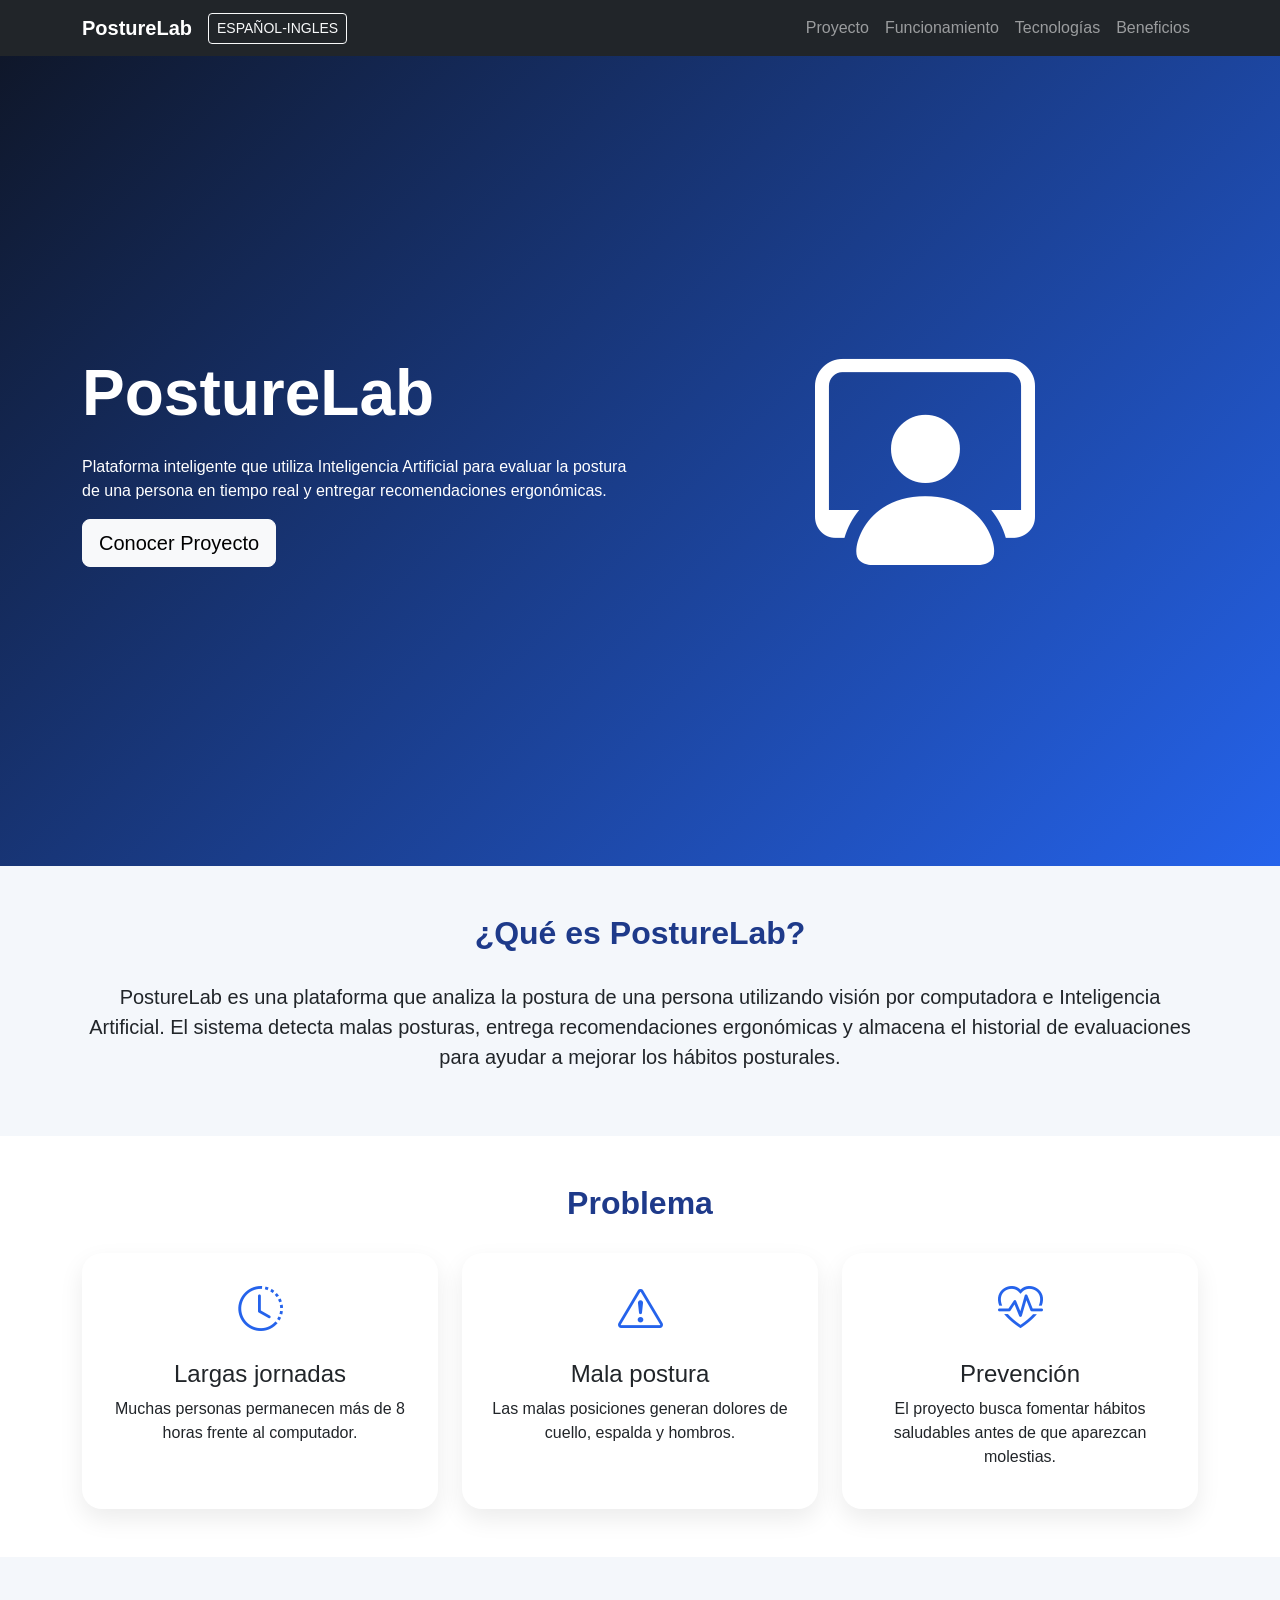
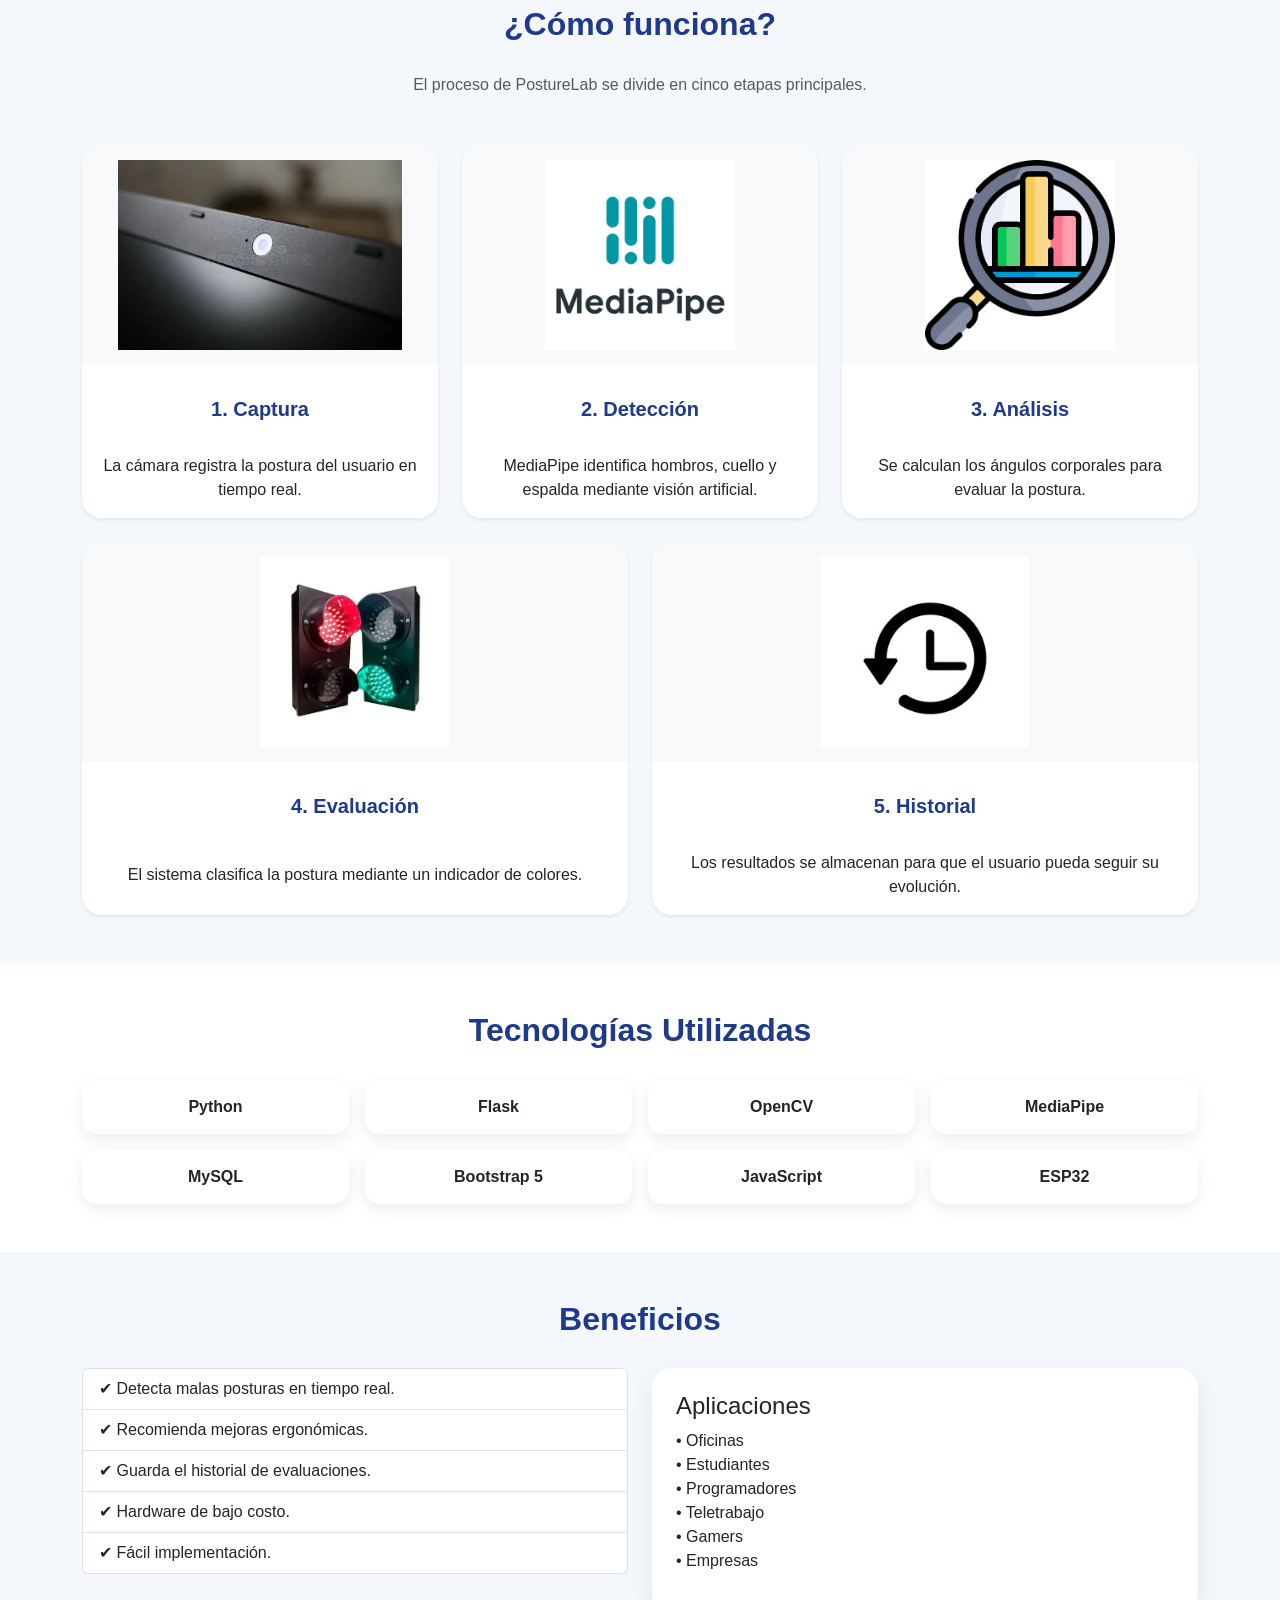
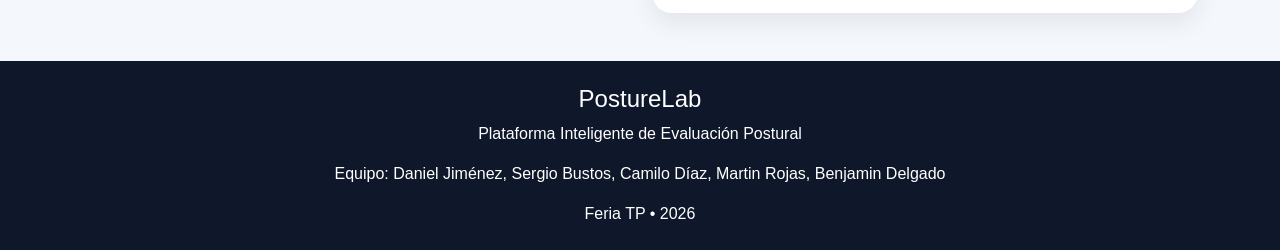
==== PostureLab.html @ 528318dd "Avance" ====
<!DOCTYPE html>
<html lang="es">

<head>
    <meta charset="UTF-8">
    <meta name="viewport" content="width=device-width, initial-scale=1.0">
    <title>PostureLab | Feria TP</title>

    <!-- Bootstrap -->
    <link href="https://cdn.jsdelivr.net/npm/bootstrap@5.3.3/dist/css/bootstrap.min.css" rel="stylesheet">
    <link rel="stylesheet" href="static/css/style.css">
    <!-- Bootstrap Icons -->
    <link rel="stylesheet" href="https://cdn.jsdelivr.net/npm/bootstrap-icons@1.11.3/font/bootstrap-icons.min.css">


</head>

<body>

    <!-- NAVBAR -->

    <nav class="navbar navbar-expand-lg navbar-dark bg-dark sticky-top">

        <div class="container">

            <div class="d-flex align-items-center">

                <a class="navbar-brand fw-bold me-3" href="#">
                    PostureLab
                </a>

                <button id="btnIdioma" class="btn btn-outline-light btn-sm">
                    ESPAÑOL-INGLES
                </button>

            </div>

            <button class="navbar-toggler" data-bs-toggle="collapse" data-bs-target="#menu">
                <span class="navbar-toggler-icon"></span>
            </button>

            <div class="collapse navbar-collapse" id="menu">

                <ul class="navbar-nav ms-auto">

                    <li class="nav-item"><a class="nav-link" href="#proyecto">Proyecto</a></li>

                    <li class="nav-item"><a class="nav-link" href="#funciona">Funcionamiento</a></li>

                    <li class="nav-item"><a class="nav-link" href="#tecnologias">Tecnologías</a></li>

                    <li class="nav-item"><a class="nav-link" href="#beneficios">Beneficios</a></li>

                </ul>

            </div>

        </div>

    </nav>

    <!-- HERO -->

    <section class="hero">

        <div class="container">

            <div class="row align-items-center">

                <div class="col-lg-6">

                    <h1 id="heroTitulo">PostureLab</h1>

                    <p id="heroTexto" class="lead my-4"></p>

                    Plataforma inteligente que utiliza Inteligencia Artificial para evaluar la postura de una
                    persona en tiempo real y entregar recomendaciones ergonómicas.

                    </p>

                    <a href="#proyecto" id="heroBoton" class="btn btn-light btn-lg">
                        Conocer Proyecto
                    </a>

                </div>

                <div class="col-lg-6 text-center">

                    <i class="bi bi-person-workspace" style="font-size:220px;"></i>

                </div>

            </div>

        </div>

    </section>

    <!-- PROYECTO -->

    <section id="proyecto" class="py-5">

        <div class="container">

            <h2 id="tituloProyecto" class="section-title text-center">
                ¿Qué es PostureLab?
            </h2>

            <p id="textoProyecto" class="text-center fs-5">

                PostureLab es una plataforma que analiza la postura de una persona utilizando visión por computadora e
                Inteligencia Artificial. El sistema detecta malas posturas, entrega recomendaciones ergonómicas y
                almacena el historial de evaluaciones para ayudar a mejorar los hábitos posturales.

            </p>

        </div>

    </section>

    <!-- PROBLEMA -->

    <section class="py-5 bg-white">

        <div class="container">

            <h2 class="section-title text-center">Problema</h2>

            <div class="row g-4">

                <div class="col-md-4">

                    <div class="card p-4 text-center h-100">

                        <i class="bi bi-clock-history icon"></i>

                        <h4 class="mt-3">Largas jornadas</h4>

                        <p>Muchas personas permanecen más de 8 horas frente al computador.</p>

                    </div>

                </div>

                <div class="col-md-4">

                    <div class="card p-4 text-center h-100">

                        <i class="bi bi-exclamation-triangle icon"></i>

                        <h4 class="mt-3">Mala postura</h4>

                        <p>Las malas posiciones generan dolores de cuello, espalda y hombros.</p>

                    </div>

                </div>

                <div class="col-md-4">

                    <div class="card p-4 text-center h-100">

                        <i class="bi bi-heart-pulse icon"></i>

                        <h4 class="mt-3">Prevención</h4>

                        <p>El proyecto busca fomentar hábitos saludables antes de que aparezcan molestias.</p>

                    </div>

                </div>

            </div>

        </div>

    </section>

    <section id="funciona" class="py-5">

        <div class="container">

            <h2 class="section-title text-center">¿Cómo funciona?</h2>

            <p class="text-center text-muted mb-5">
                El proceso de PostureLab se divide en cinco etapas principales.
            </p>

            <div class="row g-4">

                <!-- Paso 1 -->
                <div class="col-lg-4 col-md-6">
                    <div class="card h-100 shadow-sm">

                        <img src="static/resources/images/Camara.png" class="card-img-top proceso-img" alt="Captura">

                        <div class="card-body text-center d-flex flex-column">

                            <h5 class="titulo-card">1. Captura</h5>

                            <p class="mt-2">
                                La cámara registra la postura del usuario en tiempo real.
                            </p>

                        </div>

                    </div>
                </div>

                <!-- Paso 2 -->
                <div class="col-lg-4 col-md-6">
                    <div class="card h-100 shadow-sm">

                        <img src="static/resources/images/mediapipe.png" class="card-img-top proceso-img"
                            alt="MediaPipe">

                        <div class="card-body text-center d-flex flex-column">

                            <h5 class="titulo-card">2. Detección</h5>

                            <p class="mt-2">
                                MediaPipe identifica hombros, cuello y espalda mediante visión artificial.
                            </p>

                        </div>

                    </div>
                </div>

                <!-- Paso 3 -->
                <div class="col-lg-4 col-md-6">
                    <div class="card h-100 shadow-sm">

                        <img src="static/resources/images/Analisis.png" class="card-img-top proceso-img" alt="Análisis">

                        <div class="card-body text-center d-flex flex-column">

                            <h5 class="titulo-card">3. Análisis</h5>

                            <p class="mt-2">
                                Se calculan los ángulos corporales para evaluar la postura.
                            </p>

                        </div>

                    </div>
                </div>

                <!-- Paso 4 -->
                <div class="col-lg-6">
                    <div class="card h-100 shadow-sm">

                        <img src="static/resources/images/images.png" class="card-img-top proceso-img" alt="Semáforo">

                        <div class="card-body text-center d-flex flex-column">

                            <h5 class="titulo-card">4. Evaluación</h5>

                            <p class="mt-2">
                                El sistema clasifica la postura mediante un indicador de colores.
                            </p>

                        </div>

                    </div>
                </div>

                <!-- Paso 5 -->
                <div class="col-lg-6">
                    <div class="card h-100 shadow-sm">

                        <img src="static/resources/images/historial.png" class="card-img-top proceso-img"
                            alt="Historial">

                        <div class="card-body text-center d-flex flex-column">

                            <h5 class="titulo-card">5. Historial</h5>

                            <p class="mt-2">
                                Los resultados se almacenan para que el usuario pueda seguir su evolución.
                            </p>

                        </div>

                    </div>
                </div>

            </div>

        </div>

    </section>

    <!-- TECNOLOGIAS -->

    <section id="tecnologias" class="py-5 bg-white">

        <div class="container">

            <h2 class="section-title text-center">Tecnologías Utilizadas</h2>

            <div class="row g-3 text-center">

                <div class="col-md-3">
                    <div class="tech">Python</div>
                </div>
                <div class="col-md-3">
                    <div class="tech">Flask</div>
                </div>
                <div class="col-md-3">
                    <div class="tech">OpenCV</div>
                </div>
                <div class="col-md-3">
                    <div class="tech">MediaPipe</div>
                </div>

                <div class="col-md-3">
                    <div class="tech">MySQL</div>
                </div>
                <div class="col-md-3">
                    <div class="tech">Bootstrap 5</div>
                </div>
                <div class="col-md-3">
                    <div class="tech">JavaScript</div>
                </div>
                <div class="col-md-3">
                    <div class="tech">ESP32</div>
                </div>

            </div>

        </div>

    </section>

    <!-- BENEFICIOS -->

    <section id="beneficios" class="py-5">

        <div class="container">

            <h2 class="section-title text-center">Beneficios</h2>

            <div class="row g-4">

                <div class="col-md-6">

                    <ul class="list-group">

                        <li class="list-group-item">✔ Detecta malas posturas en tiempo real.</li>

                        <li class="list-group-item">✔ Recomienda mejoras ergonómicas.</li>

                        <li class="list-group-item">✔ Guarda el historial de evaluaciones.</li>

                        <li class="list-group-item">✔ Hardware de bajo costo.</li>

                        <li class="list-group-item">✔ Fácil implementación.</li>

                    </ul>

                </div>

                <div class="col-md-6">

                    <div class="card p-4 h-100">

                        <h4>Aplicaciones</h4>

                        <p>

                            • Oficinas<br>

                            • Estudiantes<br>

                            • Programadores<br>

                            • Teletrabajo<br>

                            • Gamers<br>

                            • Empresas

                        </p>

                    </div>

                </div>

            </div>

        </div>

    </section>

    <!-- FOOTER -->

    <footer class="py-4">

        <div class="container text-center">

            <h4>PostureLab</h4>

            <p>Plataforma Inteligente de Evaluación Postural</p>
            <p>Equipo: Daniel Jiménez, Sergio Bustos, Camilo Díaz, Martin Rojas, Benjamin Delgado</p>

            <p class="mb-0">Feria TP • 2026</p>

        </div>

    </footer>

    <script src="https://cdn.jsdelivr.net/npm/bootstrap@5.3.3/dist/js/bootstrap.bundle.min.js"></script>
    <script>

        let ingles = false;

        const btn = document.getElementById("btnIdioma");

        btn.addEventListener("click", function () {

            ingles = !ingles;

            if (ingles) {

                btn.innerHTML = "🇪🇸 ES";

                document.getElementById("heroTitulo").innerHTML = "PostureLab";

                document.getElementById("heroTexto").innerHTML =
                    "An intelligent platform that uses Artificial Intelligence to evaluate posture in real time and provide ergonomic recommendations.";

                document.getElementById("heroBoton").innerHTML =
                    "Learn More";

                document.getElementById("tituloProyecto").innerHTML =
                    "What is PostureLab?";

                document.getElementById("textoProyecto").innerHTML =
                    "PostureLab is an intelligent platform that analyzes a person's posture using computer vision and Artificial Intelligence. The system detects poor posture, provides ergonomic recommendations and stores the user's evaluation history.";

            }

            else {

                btn.innerHTML = "🇺🇸 EN";

                document.getElementById("heroTitulo").innerHTML = "PostureLab";

                document.getElementById("heroTexto").innerHTML =
                    "Plataforma inteligente que utiliza Inteligencia Artificial para evaluar la postura de una persona en tiempo real y entregar recomendaciones ergonómicas.";

                document.getElementById("heroBoton").innerHTML =
                    "Conocer Proyecto";

                document.getElementById("tituloProyecto").innerHTML =
                    "¿Qué es PostureLab?";

                document.getElementById("textoProyecto").innerHTML =
                    "PostureLab es una plataforma que analiza la postura de una persona utilizando visión por computadora e Inteligencia Artificial. El sistema detecta malas posturas, entrega recomendaciones ergonómicas y almacena el historial de evaluaciones para ayudar a mejorar los hábitos posturales.";

            }

        });

    </script>
</body>

</html>
---- static/css/style.css ----
html {
     scroll-behavior: smooth;
 }

 body {
     font-family: Arial, Helvetica, sans-serif;
     background: #f4f7fb;
 }

 .hero {
     background: linear-gradient(135deg, #0f172a, #2563eb);
     color: white;
     min-height: 90vh;
     display: flex;
     align-items: center;
 }

 .hero h1 {
     font-size: 4rem;
     font-weight: bold;
 }

 .section-title {
     font-weight: bold;
     color: #1e3a8a;
     margin-bottom: 30px;
 }

 .card {
     border: none;
     border-radius: 20px;
     transition: .3s;
     box-shadow: 0 10px 25px rgba(0, 0, 0, .08);
 }

 .card:hover {
     transform: translateY(-8px);
 }

 .icon {
     font-size: 45px;
     color: #2563eb;
 }

 .tech {
     background: white;
     padding: 15px;
     border-radius: 15px;
     text-align: center;
     font-weight: bold;
     box-shadow: 0 5px 15px rgba(0, 0, 0, .08);
 }

 footer {
     background: #0f172a;
     color: white;
 }

 .proceso-img {
     width: 100%;
     height: 220px;
     object-fit: contain;
     /* Mantiene la imagen completa */
     background: #f8f9fa;
     padding: 15px;
     border-radius: 20px 20px 0 0;
 }

 .card {
     border: none;
     border-radius: 20px;
     overflow: hidden;
     transition: .3s;
 }

 .card:hover {
     transform: translateY(-8px);
     box-shadow: 0 15px 35px rgba(0, 0, 0, .15);
 }

 .card-body {
     display: flex;
     flex-direction: column;
     align-items: center;
     text-align: center;
 }

 .titulo-card {
     min-height: 55px;
     display: flex;
     align-items: center;
     justify-content: center;
     font-weight: bold;
     color: #1e3a8a;
     margin-bottom: 10px;
 }

 .card-body p {
     flex-grow: 1;
     display: flex;
     align-items: center;
     margin-bottom: 0;
 }
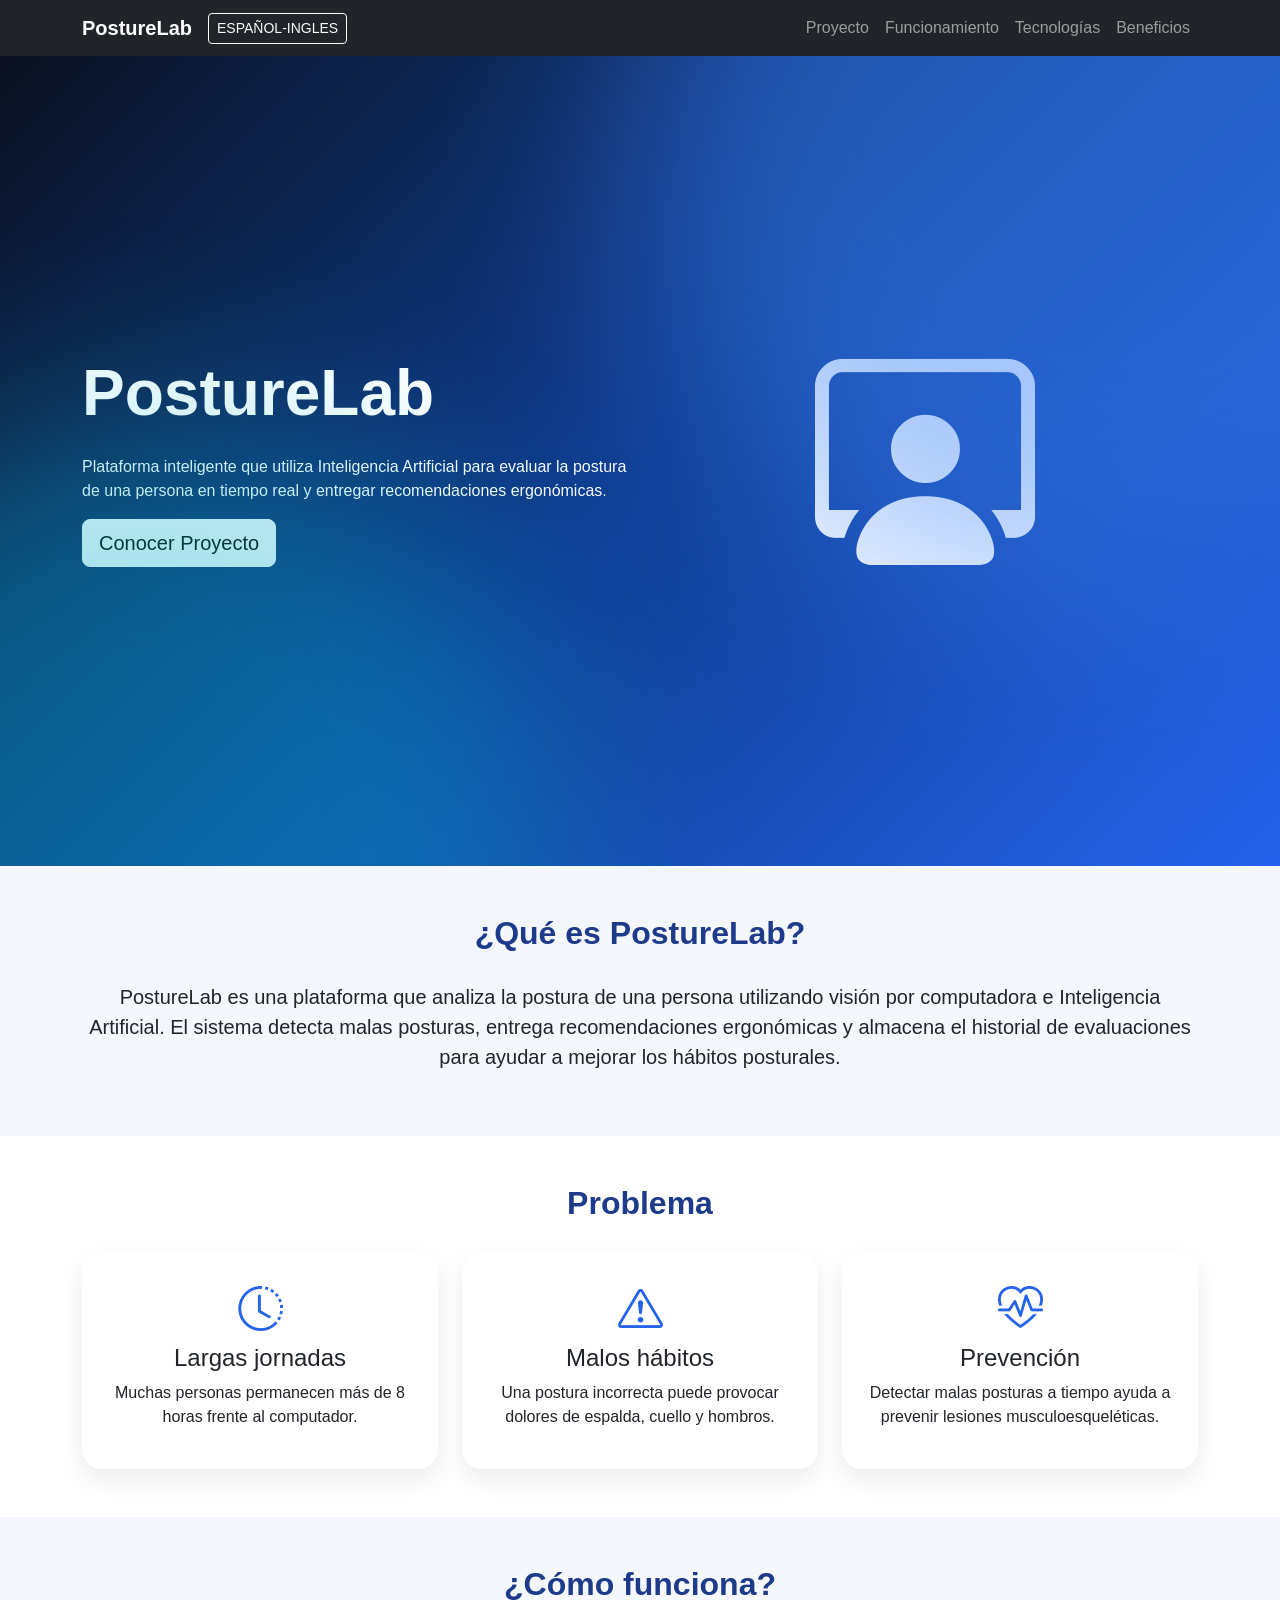
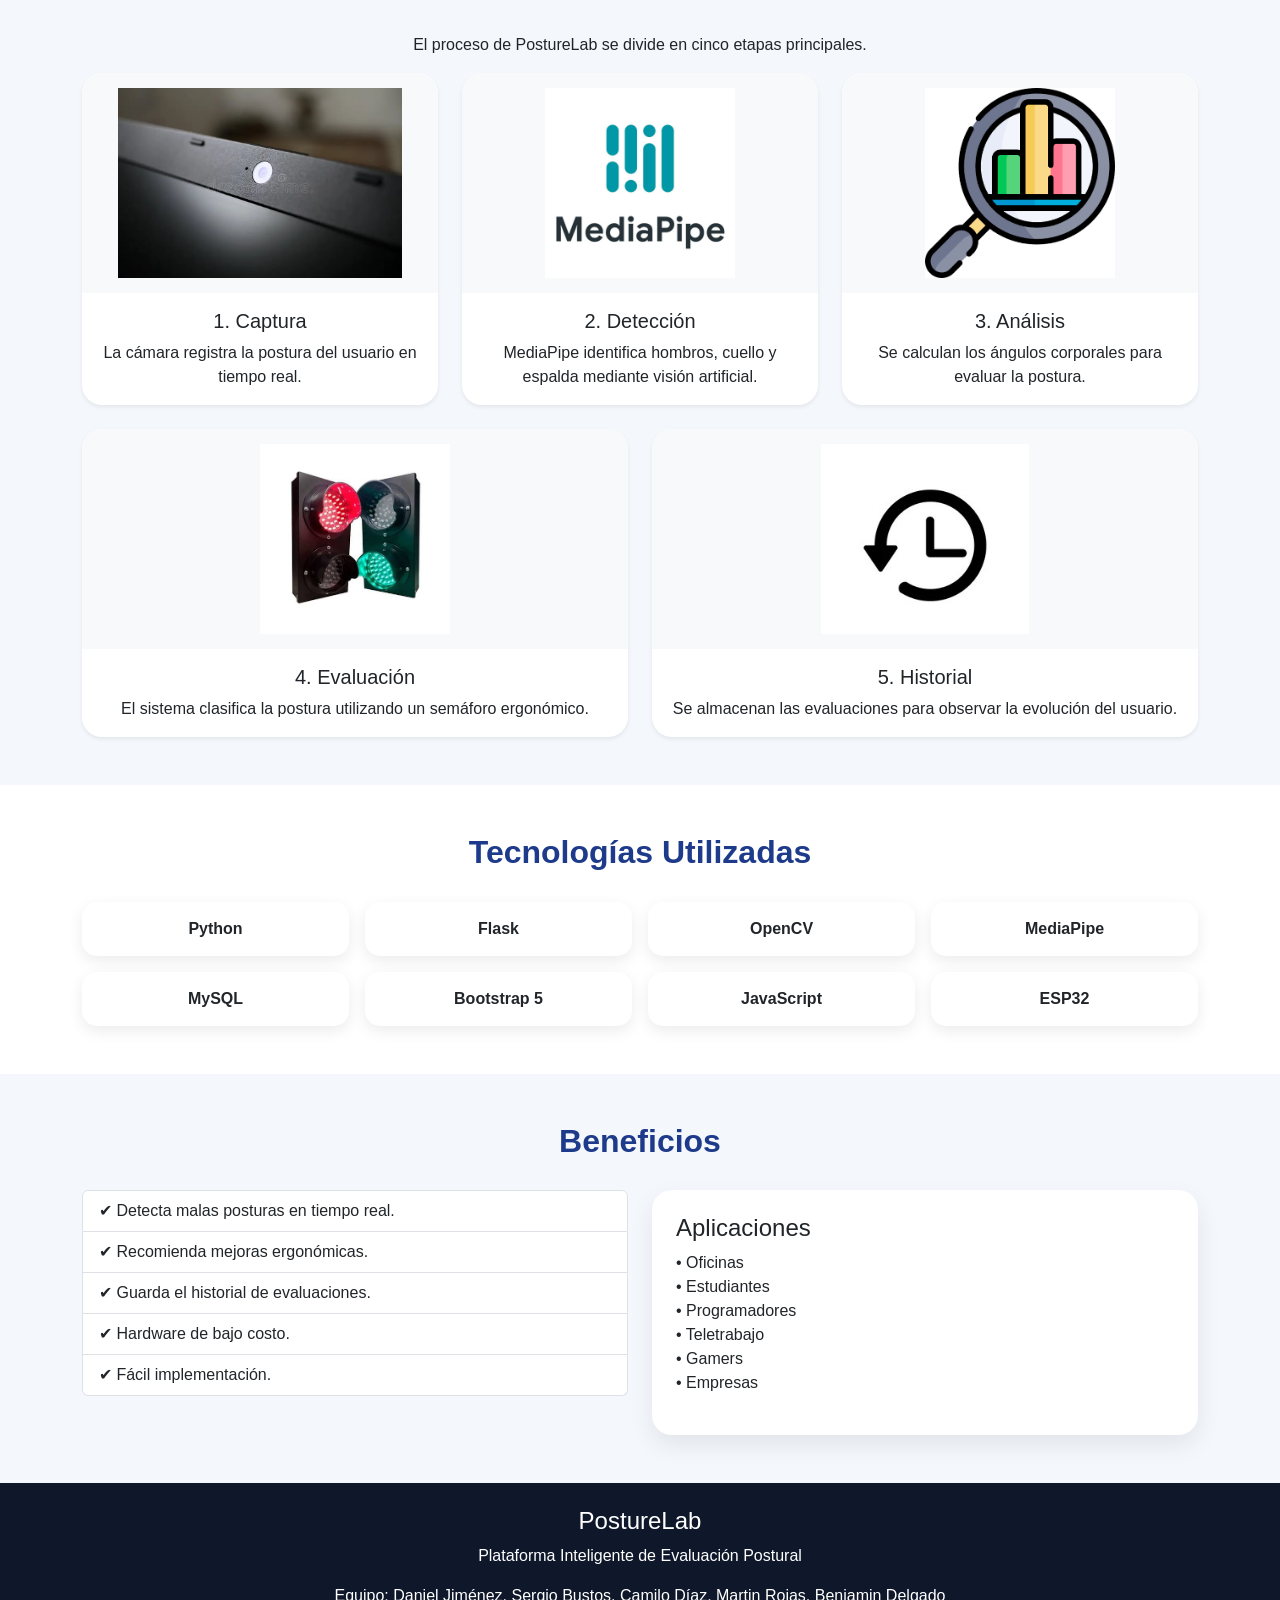
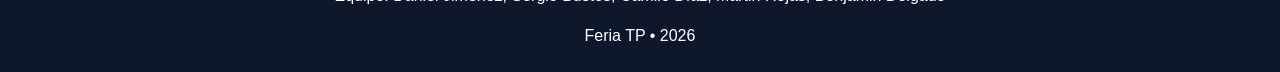
==== commit 724074af: "avance" ====
--- a/PostureLab.html
+++ b/PostureLab.html
@@ -124,7 +124,9 @@
 
         <div class="container">
 
-            <h2 class="section-title text-center">Problema</h2>
+            <h2 id="tituloProblema" class="section-title text-center">
+                Problema
+            </h2>
 
             <div class="row g-4">
 
@@ -134,9 +136,13 @@
 
                         <i class="bi bi-clock-history icon"></i>
 
-                        <h4 class="mt-3">Largas jornadas</h4>
-
-                        <p>Muchas personas permanecen más de 8 horas frente al computador.</p>
+                        <h4 data-lang="problema1Titulo">
+                            Largas jornadas
+                        </h4>
+
+                        <p data-lang="problema1Texto">
+                            Muchas personas permanecen más de 8 horas frente al computador.
+                        </p>
 
                     </div>
 
@@ -148,9 +154,13 @@
 
                         <i class="bi bi-exclamation-triangle icon"></i>
 
-                        <h4 class="mt-3">Mala postura</h4>
-
-                        <p>Las malas posiciones generan dolores de cuello, espalda y hombros.</p>
+                        <h4 data-lang="problema2Titulo">
+                            Malos hábitos
+                        </h4>
+
+                        <p data-lang="problema2Texto">
+                            Una postura incorrecta puede provocar dolores de espalda, cuello y hombros.
+                        </p>
 
                     </div>
 
@@ -162,9 +172,13 @@
 
                         <i class="bi bi-heart-pulse icon"></i>
 
-                        <h4 class="mt-3">Prevención</h4>
-
-                        <p>El proyecto busca fomentar hábitos saludables antes de que aparezcan molestias.</p>
+                        <h4 data-lang="problema3Titulo">
+                            Prevención
+                        </h4>
+
+                        <p data-lang="problema3Texto">
+                            Detectar malas posturas a tiempo ayuda a prevenir lesiones musculoesqueléticas.
+                        </p>
 
                     </div>
 
@@ -180,9 +194,11 @@
 
         <div class="container">
 
-            <h2 class="section-title text-center">¿Cómo funciona?</h2>
-
-            <p class="text-center text-muted mb-5">
+            <h2 id="tituloFuncionamiento" class="section-title text-center">
+                ¿Cómo funciona?
+            </h2>
+
+            <p id="funcionDescripcion" class="text-center">
                 El proceso de PostureLab se divide en cinco etapas principales.
             </p>
 
@@ -196,12 +212,11 @@
 
                         <div class="card-body text-center d-flex flex-column">
 
-                            <h5 class="titulo-card">1. Captura</h5>
-
-                            <p class="mt-2">
+                            <h5 id="funcion1Titulo">1. Captura</h5>
+
+                            <p id="funcion1Texto">
                                 La cámara registra la postura del usuario en tiempo real.
                             </p>
-
                         </div>
 
                     </div>
@@ -216,9 +231,9 @@
 
                         <div class="card-body text-center d-flex flex-column">
 
-                            <h5 class="titulo-card">2. Detección</h5>
-
-                            <p class="mt-2">
+                            <h5 id="funcion2Titulo">2. Detección</h5>
+
+                            <p id="funcion2Texto">
                                 MediaPipe identifica hombros, cuello y espalda mediante visión artificial.
                             </p>
 
@@ -235,9 +250,8 @@
 
                         <div class="card-body text-center d-flex flex-column">
 
-                            <h5 class="titulo-card">3. Análisis</h5>
-
-                            <p class="mt-2">
+                            <h5 id="funcion3Titulo">3. Análisis</h5>
+                            <p id="funcion3Texto">
                                 Se calculan los ángulos corporales para evaluar la postura.
                             </p>
 
@@ -254,10 +268,10 @@
 
                         <div class="card-body text-center d-flex flex-column">
 
-                            <h5 class="titulo-card">4. Evaluación</h5>
-
-                            <p class="mt-2">
-                                El sistema clasifica la postura mediante un indicador de colores.
+                            <h5 id="funcion4Titulo">4. Evaluación</h5>
+
+                            <p id="funcion4Texto">
+                                El sistema clasifica la postura utilizando un semáforo ergonómico.
                             </p>
 
                         </div>
@@ -274,10 +288,10 @@
 
                         <div class="card-body text-center d-flex flex-column">
 
-                            <h5 class="titulo-card">5. Historial</h5>
-
-                            <p class="mt-2">
-                                Los resultados se almacenan para que el usuario pueda seguir su evolución.
+                            <h5 id="funcion5Titulo">5. Historial</h5>
+
+                            <p id="funcion5Texto">
+                                Se almacenan las evaluaciones para observar la evolución del usuario.
                             </p>
 
                         </div>
@@ -297,7 +311,9 @@
 
         <div class="container">
 
-            <h2 class="section-title text-center">Tecnologías Utilizadas</h2>
+            <h2 id="tituloTecnologias" class="section-title text-center">
+                Tecnologías Utilizadas
+            </h2>
 
             <div class="row g-3 text-center">
 
@@ -339,7 +355,9 @@
 
         <div class="container">
 
-            <h2 class="section-title text-center">Beneficios</h2>
+            <h2 id="tituloBeneficios" class="section-title text-center">
+                Beneficios
+            </h2>
 
             <div class="row g-4">
 
@@ -411,59 +429,7 @@
     </footer>
 
     <script src="https://cdn.jsdelivr.net/npm/bootstrap@5.3.3/dist/js/bootstrap.bundle.min.js"></script>
-    <script>
-
-        let ingles = false;
-
-        const btn = document.getElementById("btnIdioma");
-
-        btn.addEventListener("click", function () {
-
-            ingles = !ingles;
-
-            if (ingles) {
-
-                btn.innerHTML = "🇪🇸 ES";
-
-                document.getElementById("heroTitulo").innerHTML = "PostureLab";
-
-                document.getElementById("heroTexto").innerHTML =
-                    "An intelligent platform that uses Artificial Intelligence to evaluate posture in real time and provide ergonomic recommendations.";
-
-                document.getElementById("heroBoton").innerHTML =
-                    "Learn More";
-
-                document.getElementById("tituloProyecto").innerHTML =
-                    "What is PostureLab?";
-
-                document.getElementById("textoProyecto").innerHTML =
-                    "PostureLab is an intelligent platform that analyzes a person's posture using computer vision and Artificial Intelligence. The system detects poor posture, provides ergonomic recommendations and stores the user's evaluation history.";
-
-            }
-
-            else {
-
-                btn.innerHTML = "🇺🇸 EN";
-
-                document.getElementById("heroTitulo").innerHTML = "PostureLab";
-
-                document.getElementById("heroTexto").innerHTML =
-                    "Plataforma inteligente que utiliza Inteligencia Artificial para evaluar la postura de una persona en tiempo real y entregar recomendaciones ergonómicas.";
-
-                document.getElementById("heroBoton").innerHTML =
-                    "Conocer Proyecto";
-
-                document.getElementById("tituloProyecto").innerHTML =
-                    "¿Qué es PostureLab?";
-
-                document.getElementById("textoProyecto").innerHTML =
-                    "PostureLab es una plataforma que analiza la postura de una persona utilizando visión por computadora e Inteligencia Artificial. El sistema detecta malas posturas, entrega recomendaciones ergonómicas y almacena el historial de evaluaciones para ayudar a mejorar los hábitos posturales.";
-
-            }
-
-        });
-
-    </script>
+    <script src="static/js/traductor.js"></script>
 </body>
 
 </html>
--- a/static/css/style.css
+++ b/static/css/style.css
@@ -7,8 +7,11 @@
      background: #f4f7fb;
  }
 
+
  .hero {
-     background: linear-gradient(135deg, #0f172a, #2563eb);
+     position: relative;
+     overflow: hidden;
+     background: linear-gradient(135deg, #0b1120, #0f3d91, #2563eb);
      color: white;
      min-height: 90vh;
      display: flex;
@@ -100,4 +103,56 @@
      display: flex;
      align-items: center;
      margin-bottom: 0;
+ }
+
+ .hero::before {
+     content: "";
+     position: absolute;
+     width: 900px;
+     height: 900px;
+     background: #3b82f6;
+     border-radius: 50%;
+     top: -350px;
+     right: -250px;
+     filter: blur(100px);
+     opacity: .45;
+     animation: mover1 6s ease-in-out infinite alternate;
+ }
+
+ .hero::after {
+     content: "";
+     position: absolute;
+     width: 800px;
+     height: 800px;
+     background: #06b6d4;
+     border-radius: 50%;
+     bottom: -350px;
+     left: -250px;
+     filter: blur(100px);
+     opacity: .35;
+     animation: mover2 5s ease-in-out infinite alternate;
+ }
+
+ @keyframes mover1 {
+
+     from {
+         transform: translate(0, 0) scale(1);
+     }
+
+     to {
+         transform: translate(-180px, 120px) scale(1.3);
+     }
+
+ }
+
+ @keyframes mover2 {
+
+     from {
+         transform: translate(0, 0) scale(1);
+     }
+
+     to {
+         transform: translate(180px, -120px) scale(1.25);
+     }
+
  }
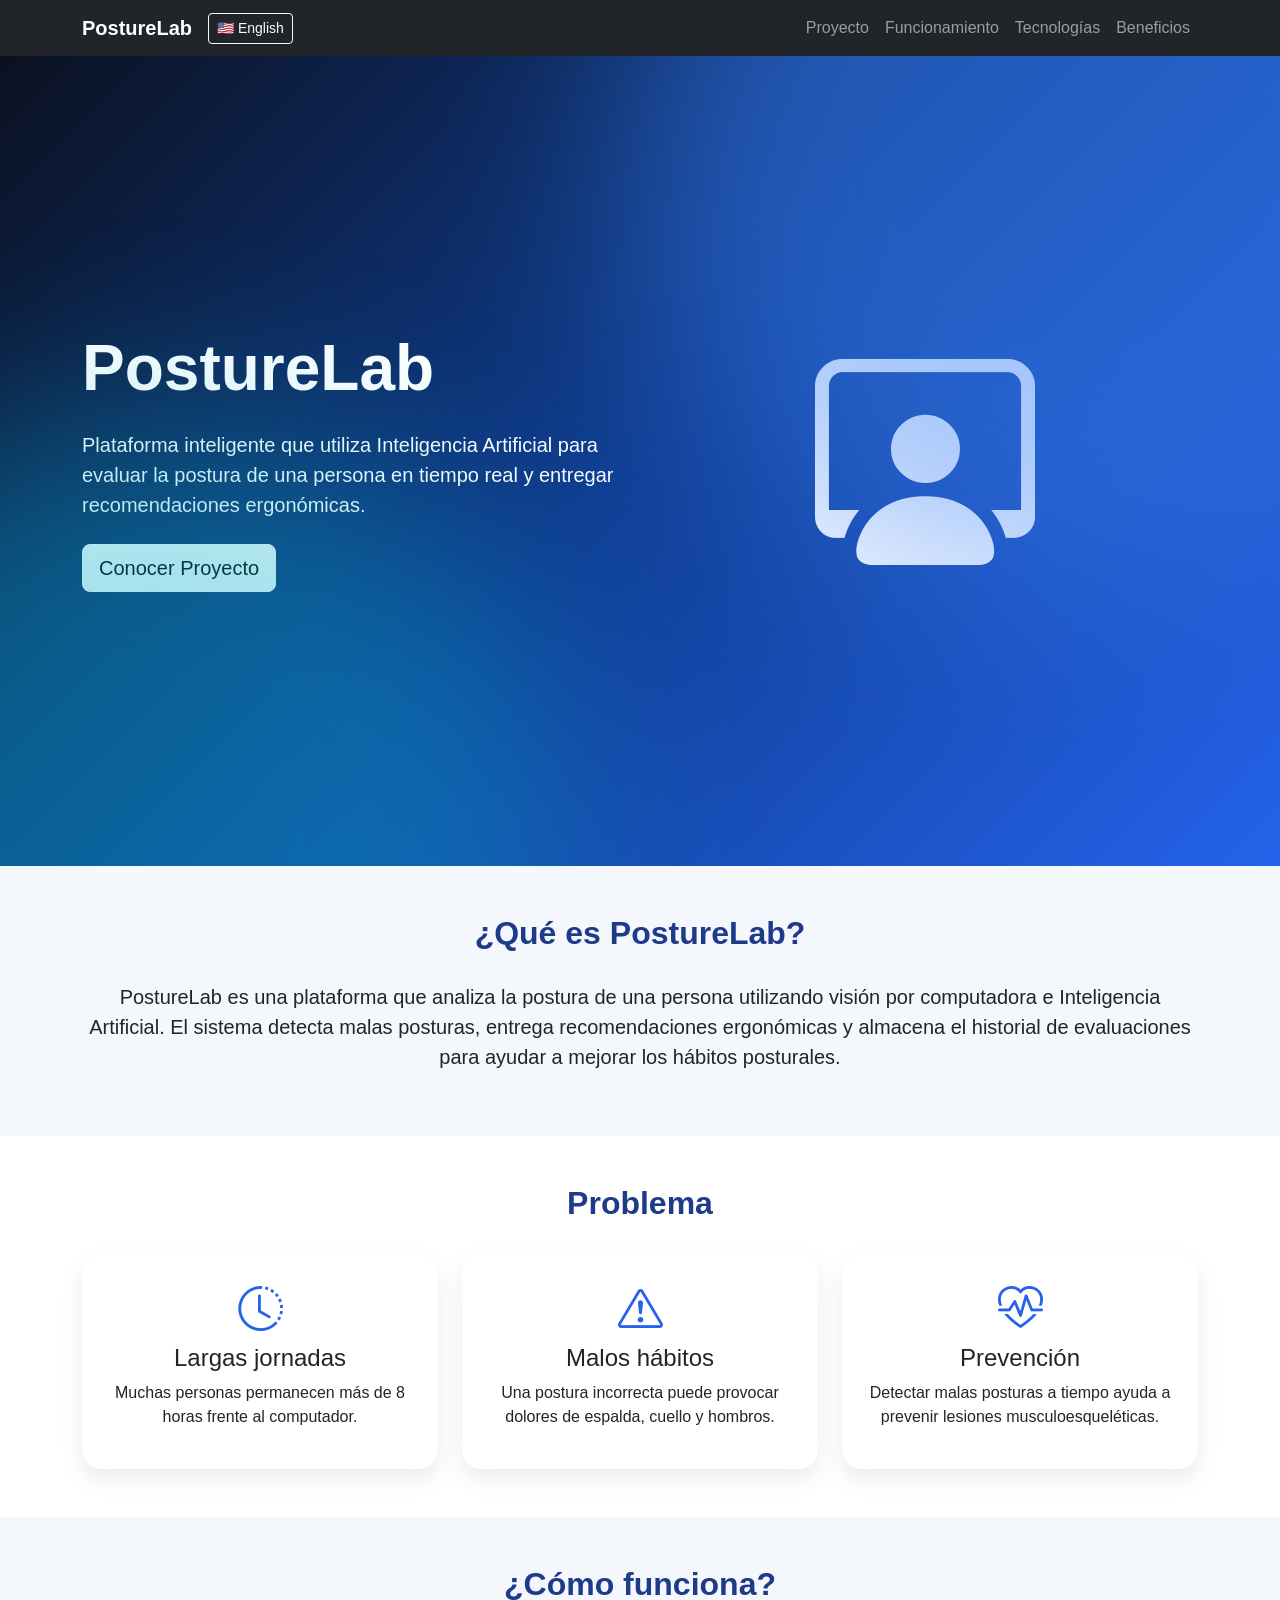
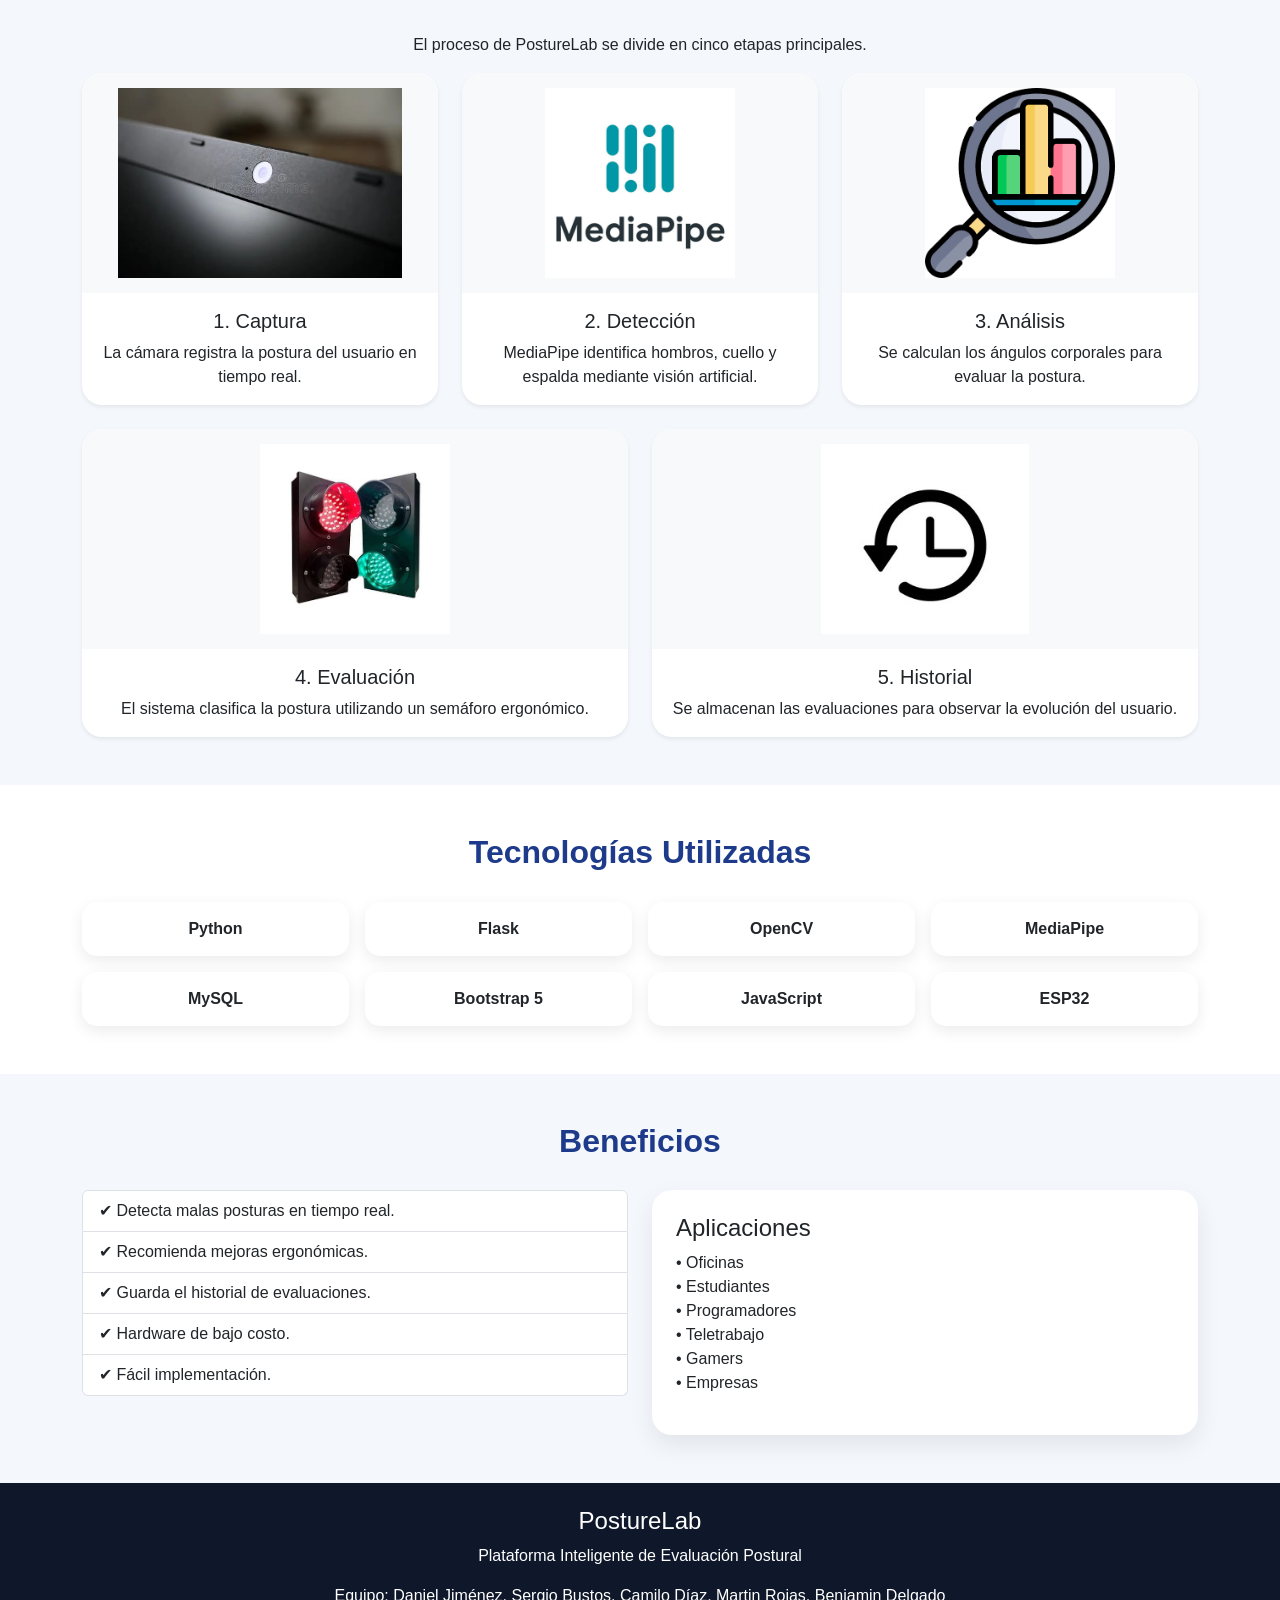
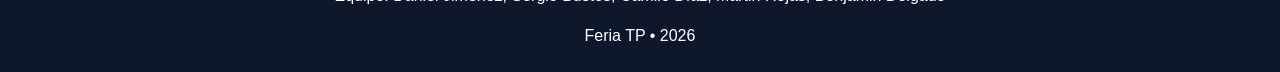
==== commit 758e8f66: "alfinn" ====
--- a/PostureLab.html
+++ b/PostureLab.html
@@ -30,7 +30,7 @@
                 </a>
 
                 <button id="btnIdioma" class="btn btn-outline-light btn-sm">
-                    ESPAÑOL-INGLES
+                    🇺🇸 English
                 </button>
 
             </div>
@@ -43,13 +43,21 @@
 
                 <ul class="navbar-nav ms-auto">
 
-                    <li class="nav-item"><a class="nav-link" href="#proyecto">Proyecto</a></li>
-
-                    <li class="nav-item"><a class="nav-link" href="#funciona">Funcionamiento</a></li>
-
-                    <li class="nav-item"><a class="nav-link" href="#tecnologias">Tecnologías</a></li>
-
-                    <li class="nav-item"><a class="nav-link" href="#beneficios">Beneficios</a></li>
+                    <li class="nav-item">
+                        <a id="navProyecto" class="nav-link" href="#proyecto">Proyecto</a>
+                    </li>
+
+                    <li class="nav-item">
+                        <a id="navFuncionamiento" class="nav-link" href="#funciona">Funcionamiento</a>
+                    </li>
+
+                    <li class="nav-item">
+                        <a id="navTecnologias" class="nav-link" href="#tecnologias">Tecnologías</a>
+                    </li>
+
+                    <li class="nav-item">
+                        <a id="navBeneficios" class="nav-link" href="#beneficios">Beneficios</a>
+                    </li>
 
                 </ul>
 
@@ -71,11 +79,9 @@
 
                     <h1 id="heroTitulo">PostureLab</h1>
 
-                    <p id="heroTexto" class="lead my-4"></p>
-
-                    Plataforma inteligente que utiliza Inteligencia Artificial para evaluar la postura de una
-                    persona en tiempo real y entregar recomendaciones ergonómicas.
-
+                    <p id="heroTexto" class="lead my-4">
+                        Plataforma inteligente que utiliza Inteligencia Artificial para evaluar la postura de una
+                        persona en tiempo real y entregar recomendaciones ergonómicas.
                     </p>
 
                     <a href="#proyecto" id="heroBoton" class="btn btn-light btn-lg">
@@ -136,11 +142,11 @@
 
                         <i class="bi bi-clock-history icon"></i>
 
-                        <h4 data-lang="problema1Titulo">
+                       <h4 id="problema1Titulo">
                             Largas jornadas
                         </h4>
 
-                        <p data-lang="problema1Texto">
+                        <p id="problema1Texto">
                             Muchas personas permanecen más de 8 horas frente al computador.
                         </p>
 
@@ -154,11 +160,11 @@
 
                         <i class="bi bi-exclamation-triangle icon"></i>
 
-                        <h4 data-lang="problema2Titulo">
+                        <h4 id="problema2Titulo">
                             Malos hábitos
                         </h4>
 
-                        <p data-lang="problema2Texto">
+                       <p id="problema2Texto">
                             Una postura incorrecta puede provocar dolores de espalda, cuello y hombros.
                         </p>
 
@@ -172,11 +178,11 @@
 
                         <i class="bi bi-heart-pulse icon"></i>
 
-                        <h4 data-lang="problema3Titulo">
+                       <h4 id="problema3Titulo">
                             Prevención
                         </h4>
 
-                        <p data-lang="problema3Texto">
+                       <p id="problema3Texto">
                             Detectar malas posturas a tiempo ayuda a prevenir lesiones musculoesqueléticas.
                         </p>
 
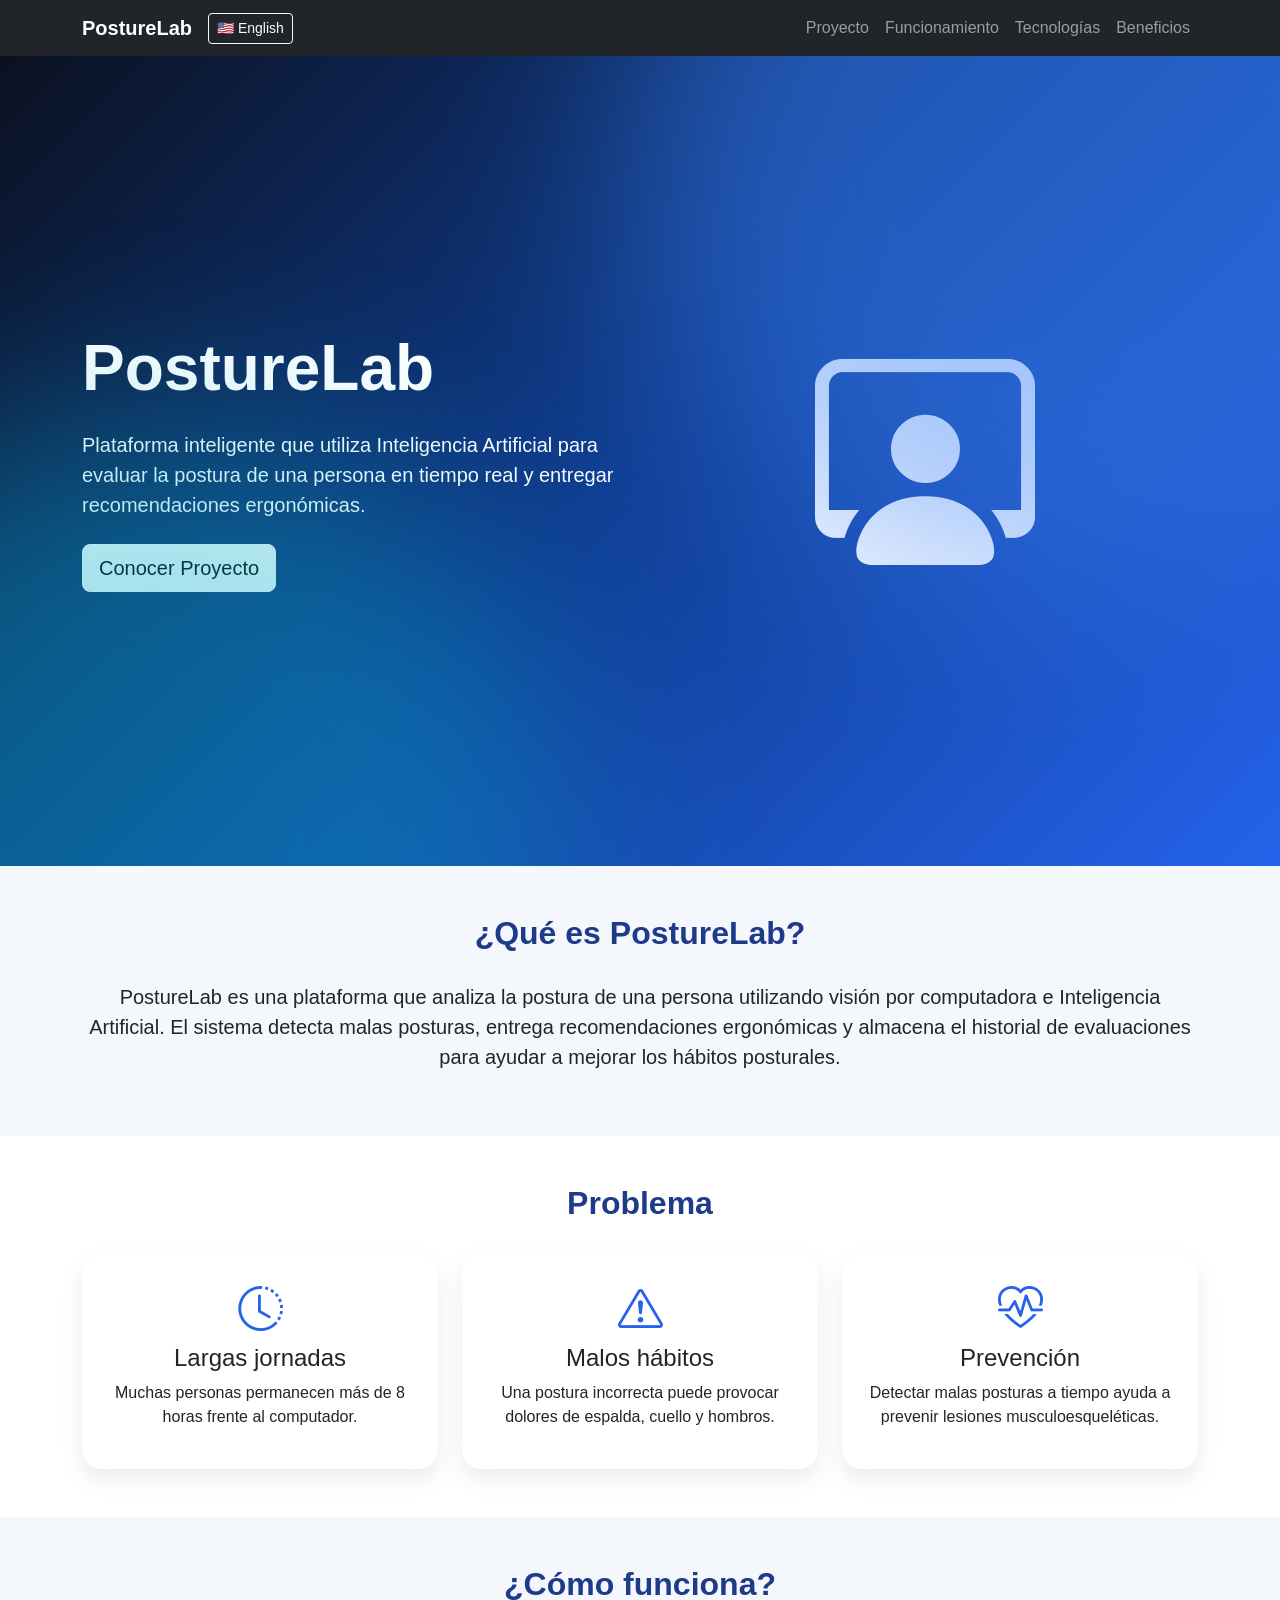
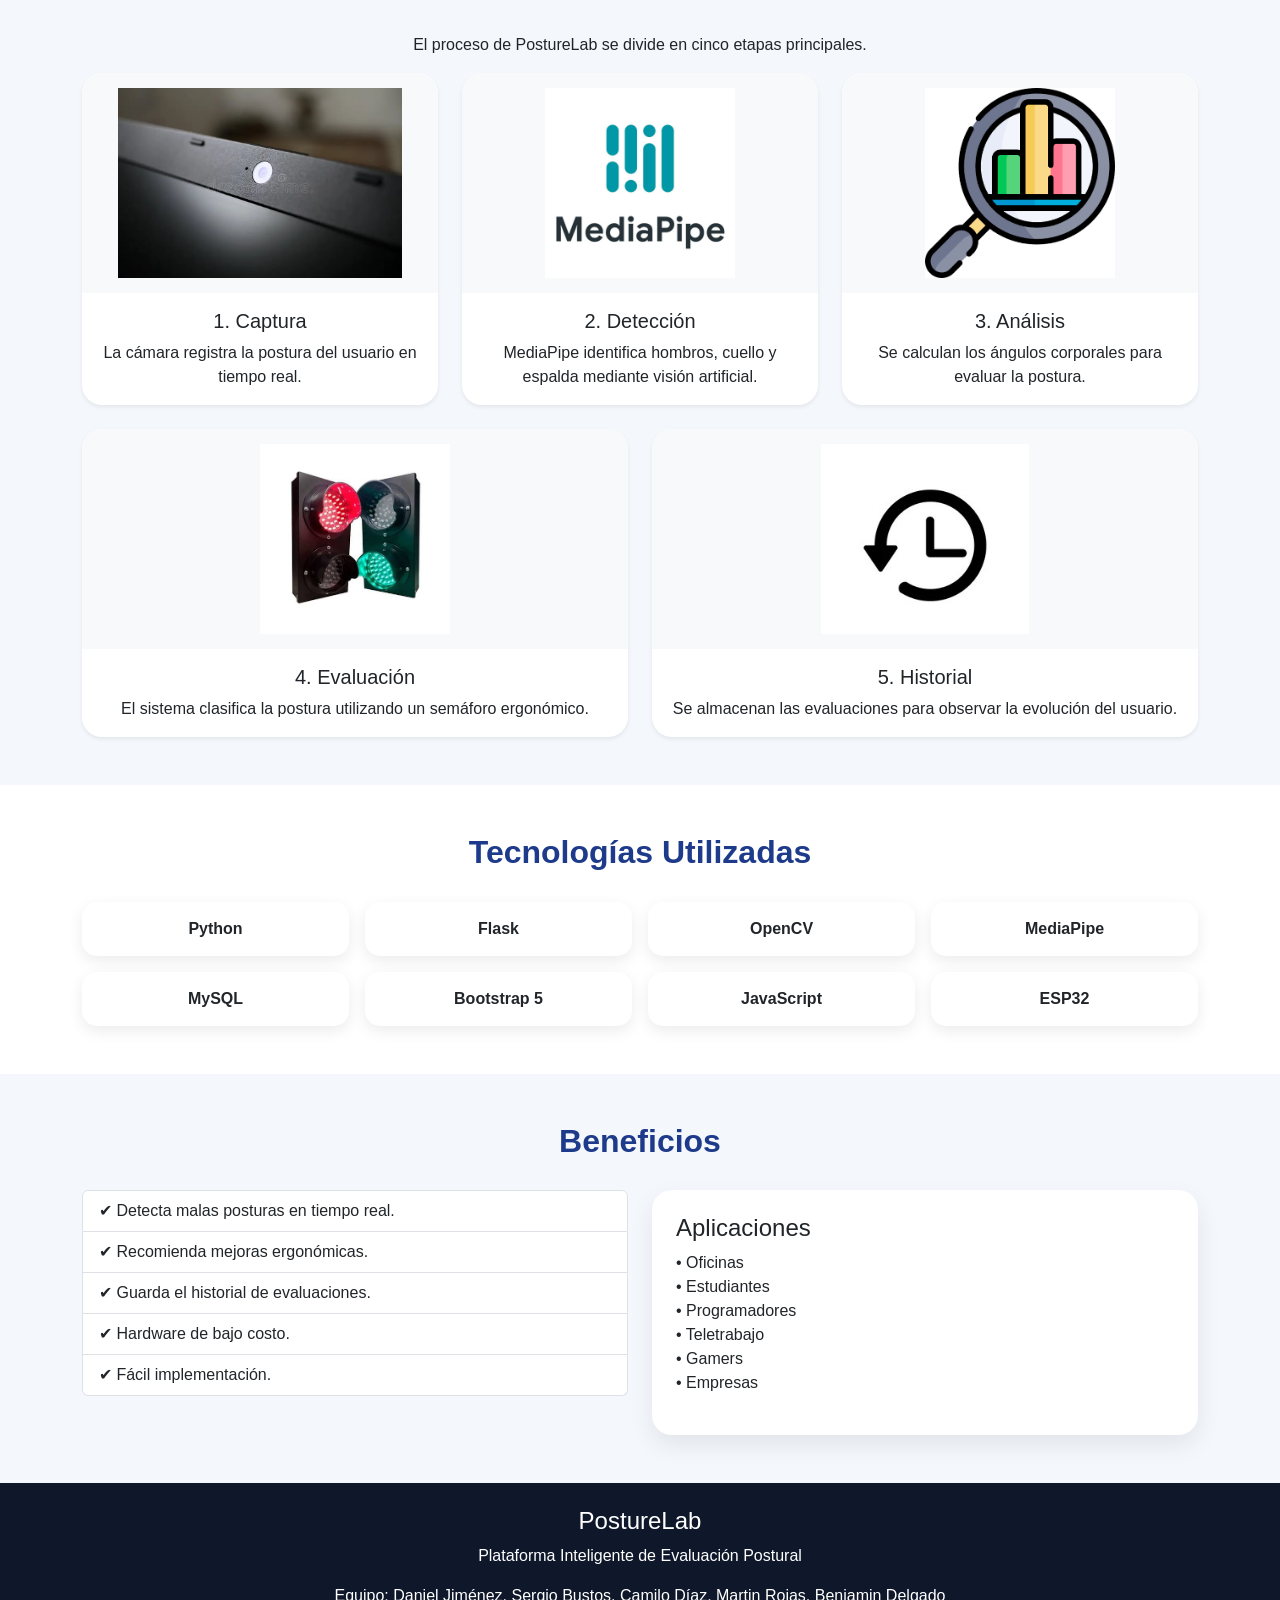
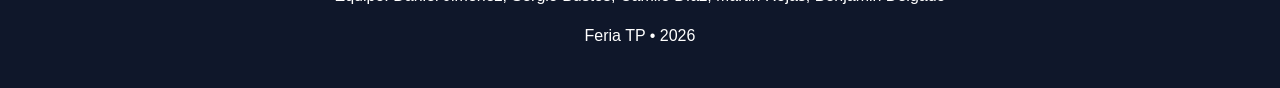
==== commit 1a175e6a: "Finalizacion" ====
--- a/PostureLab.html
+++ b/PostureLab.html
@@ -142,7 +142,7 @@
 
                         <i class="bi bi-clock-history icon"></i>
 
-                       <h4 id="problema1Titulo">
+                        <h4 id="problema1Titulo">
                             Largas jornadas
                         </h4>
 
@@ -164,7 +164,7 @@
                             Malos hábitos
                         </h4>
 
-                       <p id="problema2Texto">
+                        <p id="problema2Texto">
                             Una postura incorrecta puede provocar dolores de espalda, cuello y hombros.
                         </p>
 
@@ -178,11 +178,11 @@
 
                         <i class="bi bi-heart-pulse icon"></i>
 
-                       <h4 id="problema3Titulo">
+                        <h4 id="problema3Titulo">
                             Prevención
                         </h4>
 
-                       <p id="problema3Texto">
+                        <p id="problema3Texto">
                             Detectar malas posturas a tiempo ayuda a prevenir lesiones musculoesqueléticas.
                         </p>
 
@@ -371,15 +371,25 @@
 
                     <ul class="list-group">
 
-                        <li class="list-group-item">✔ Detecta malas posturas en tiempo real.</li>
-
-                        <li class="list-group-item">✔ Recomienda mejoras ergonómicas.</li>
-
-                        <li class="list-group-item">✔ Guarda el historial de evaluaciones.</li>
-
-                        <li class="list-group-item">✔ Hardware de bajo costo.</li>
-
-                        <li class="list-group-item">✔ Fácil implementación.</li>
+                        <li id="beneficio1" class="list-group-item">
+                            ✔ Detecta malas posturas en tiempo real.
+                        </li>
+
+                        <li id="beneficio2" class="list-group-item">
+                            ✔ Recomienda mejoras ergonómicas.
+                        </li>
+
+                        <li id="beneficio3" class="list-group-item">
+                            ✔ Guarda el historial de evaluaciones.
+                        </li>
+
+                        <li id="beneficio4" class="list-group-item">
+                            ✔ Hardware de bajo costo.
+                        </li>
+
+                        <li id="beneficio5" class="list-group-item">
+                            ✔ Fácil implementación.
+                        </li>
 
                     </ul>
 
@@ -389,24 +399,17 @@
 
                     <div class="card p-4 h-100">
 
-                        <h4>Aplicaciones</h4>
-
-                        <p>
+                        <h4 id="tituloAplicaciones">Aplicaciones</h4>
+
+                        <p id="textoAplicaciones">
 
                             • Oficinas<br>
-
                             • Estudiantes<br>
-
                             • Programadores<br>
-
                             • Teletrabajo<br>
-
                             • Gamers<br>
-
                             • Empresas
-
                         </p>
-
                     </div>
 
                 </div>
@@ -423,13 +426,19 @@
 
         <div class="container text-center">
 
-            <h4>PostureLab</h4>
-
-            <p>Plataforma Inteligente de Evaluación Postural</p>
-            <p>Equipo: Daniel Jiménez, Sergio Bustos, Camilo Díaz, Martin Rojas, Benjamin Delgado</p>
-
-            <p class="mb-0">Feria TP • 2026</p>
-
+            <h4 id="footerTitulo">PostureLab</h4>
+
+            <p id="footerSubtitulo">
+                Plataforma Inteligente de Evaluación Postural
+            </p>
+
+            <p id="footerEquipo">
+                Equipo: Daniel Jiménez, Sergio Bustos, Camilo Díaz, Martin Rojas, Benjamin Delgado
+            </p>
+
+            <p id="footerFeria">
+                Feria TP • 2026
+            </p>
         </div>
 
     </footer>
